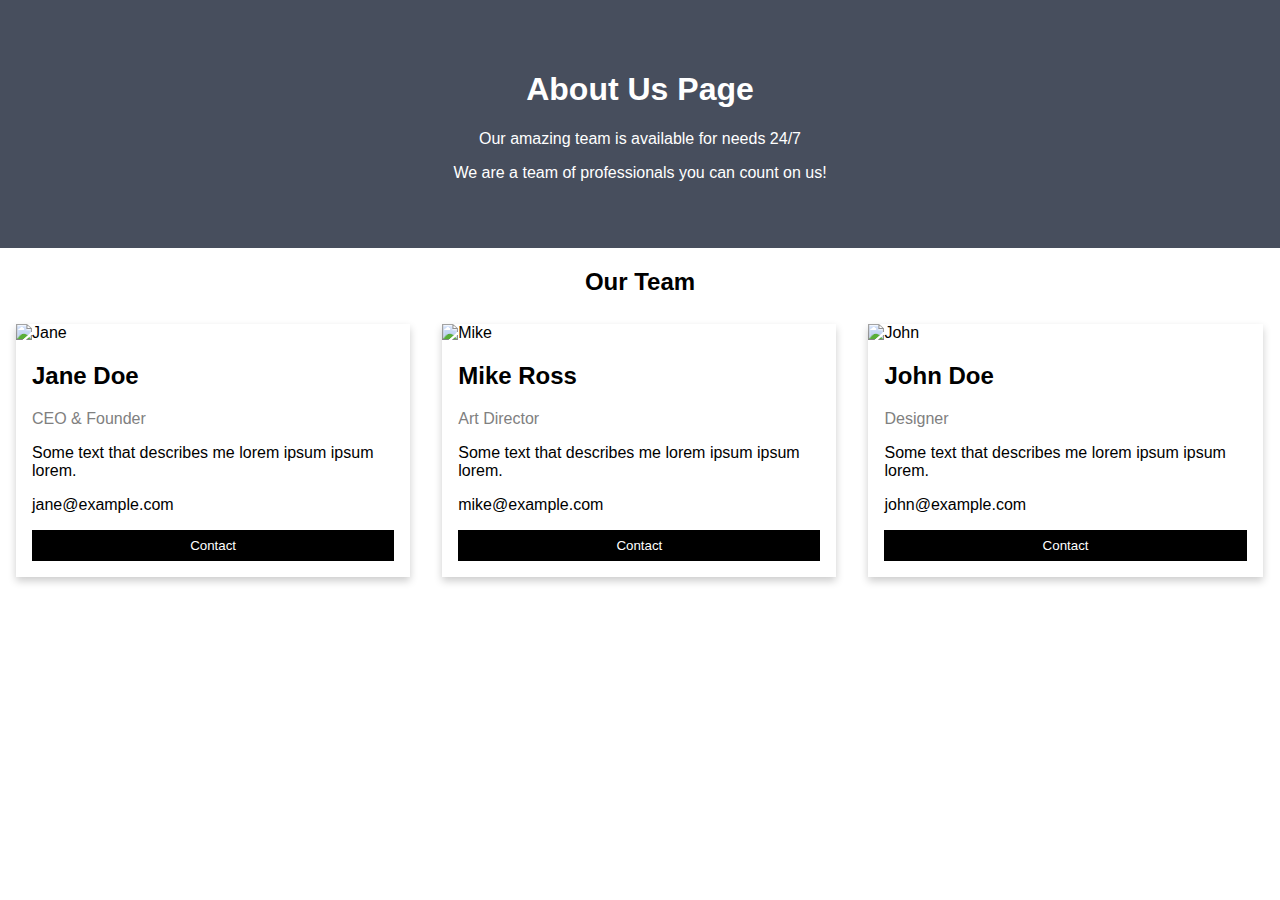
==== index.html @ 8634089f "About Page" ====
<!DOCTYPE html>
<html lang="en">
  <head>
    <meta charset="UTF-8" />
    <meta http-equiv="X-UA-Compatible" content="IE=edge" />
    <meta name="viewport" content="width=device-width, initial-scale=1.0" />
    <link rel="stylesheet" href="style.css" />
    <title>Document</title>
  </head>
  <body>
    <div class="about-section">
      <h1>About Us Page</h1>
      <p>Our amazing team is available for needs 24/7</p>
      <p>We are a team of professionals you can count on us!</p>
    </div>

    <h2 style="text-align: center">Our Team</h2>
    <div class="row">
      <div class="column">
        <div class="card">
          <img
            title="our-ceo"
            src="/w3images/team1.jpg"
            alt="Jane"
            style="width: 100%"
          />
          <div class="container">
            <h2>Jane Doe</h2>
            <p class="title">CEO & Founder</p>
            <p>Some text that describes me lorem ipsum ipsum lorem.</p>
            <p>jane@example.com</p>
            <p><button class="button">Contact</button></p>
          </div>
        </div>
      </div>

      <div class="column">
        <div class="card">
          <img src="/w3images/team2.jpg" alt="Mike" style="width: 100%" />
          <div class="container">
            <h2>Mike Ross</h2>
            <p class="title">Art Director</p>
            <p>Some text that describes me lorem ipsum ipsum lorem.</p>
            <p>mike@example.com</p>
            <p><button class="button">Contact</button></p>
          </div>
        </div>
      </div>

      <div class="column">
        <div class="card">
          <img src="/w3images/team3.jpg" alt="John" style="width: 100%" />
          <div class="container">
            <h2>John Doe</h2>
            <p class="title">Designer</p>
            <p>Some text that describes me lorem ipsum ipsum lorem.</p>
            <p>john@example.com</p>
            <p><button class="button">Contact</button></p>
          </div>
        </div>
      </div>
    </div>
  </body>
</html>
---- style.css ----
body {
  font-family: Arial, Helvetica, sans-serif;
  margin: 0;
}

html {
  box-sizing: border-box;
}

*,
*:before,
*:after {
  box-sizing: inherit;
}

.column {
  float: left;
  width: 33.3%;
  margin-bottom: 16px;
  padding: 0 8px;
}

.card {
  box-shadow: 0 4px 8px 0 rgba(0, 0, 0, 0.2);
  margin: 8px;
}

.about-section {
  padding: 50px;
  text-align: center;
  background-color: #474e5d;
  color: white;
}

.container {
  padding: 0 16px;
}

.container::after,
.row::after {
  content: "";
  clear: both;
  display: table;
}

.title {
  color: grey;
}

.button {
  border: none;
  outline: 0;
  display: inline-block;
  padding: 8px;
  color: white;
  background-color: #000;
  text-align: center;
  cursor: pointer;
  width: 100%;
}

.button:hover {
  background-color: #555;
}

@media screen and (max-width: 650px) {
  .column {
    width: 100%;
    display: block;
  }
}
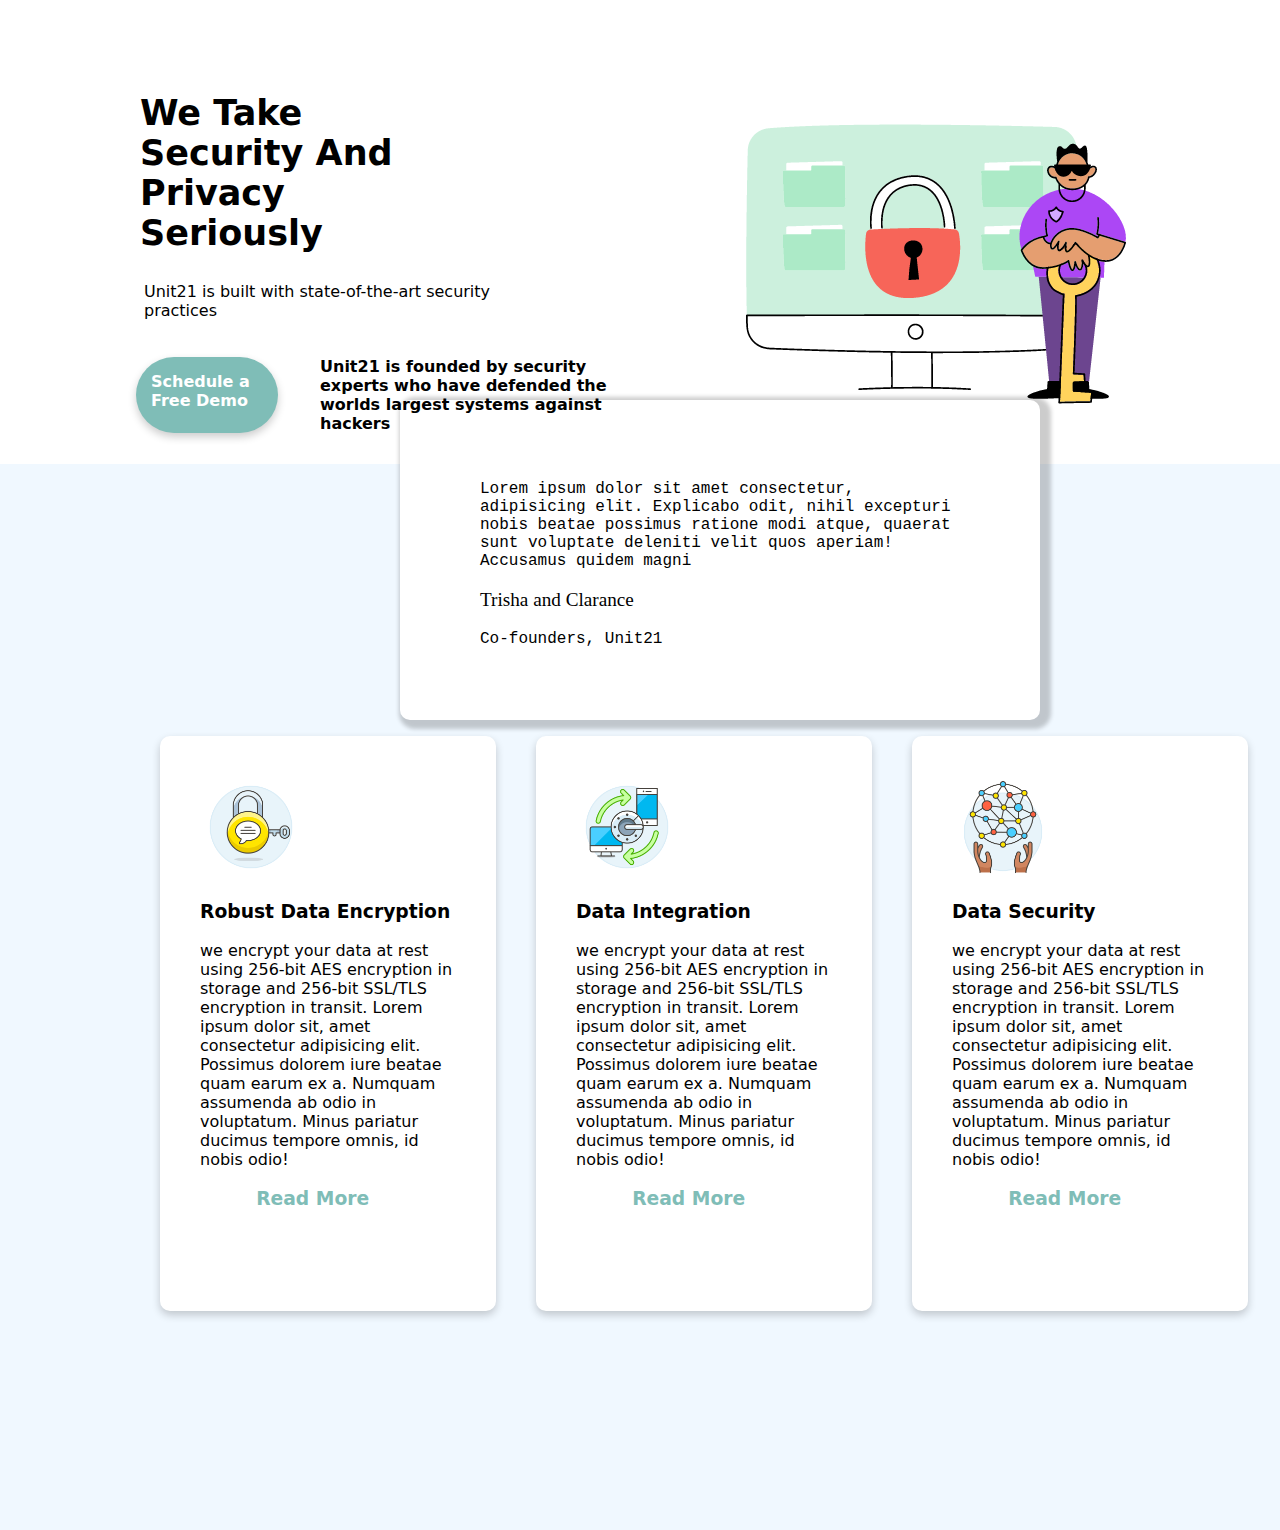
==== commit 05b701f9: "Initial commit" ====
--- a/index.html
+++ b/index.html
@@ -1,64 +1,101 @@
 <!DOCTYPE html>
 <html lang="en">
-  <head>
-    <meta charset="UTF-8" />
-    <meta http-equiv="X-UA-Compatible" content="IE=edge" />
-    <meta name="viewport" content="width=device-width, initial-scale=1.0" />
-    <link rel="stylesheet" href="style.css" />
-    <title>Document</title>
-  </head>
-  <body>
-    <div class="about-section">
-      <h1>About Us Page</h1>
-      <p>Our amazing team is available for needs 24/7</p>
-      <p>We are a team of professionals you can count on us!</p>
+<head>
+    <meta charset="UTF-8">
+    <meta http-equiv="X-UA-Compatible" content="IE=edge">
+    <meta name="viewport" content="width=device-width, initial-scale=1.0">
+    <link rel="stylesheet" href="style.css">
+    <title>Service</title>
+</head>
+<body>
+    <div class="upper-section">
+        <div class="upperHome">
+            <div class="up">
+              <h2>We Take Security And Privacy Seriously</h2>
+              <p>Unit21 is built with state-of-the-art security practices</p>
+            </div>
+            <div class="banner">
+              <h4 class="schedule">Schedule a Free Demo</h4>
+              <h4>
+                Unit21<span>
+                  is founded by security experts who have defended the worlds
+                  largest systems against hackers</span
+                >
+              </h4>
+            </div>
+          </div>
+          <img
+            src="./asset/streamlinehq-protect-privacy-2-user-people-400.PNG"
+            alt="img"
+          />
+        </div>
+        <div class="card-1">
+            <div class="container-1">
+              <div class="lorem">
+                Lorem ipsum dolor sit amet consectetur, adipisicing elit. Explicabo
+                odit, nihil excepturi nobis beatae possimus ratione modi atque,
+                quaerat sunt voluptate deleniti velit quos aperiam! Accusamus quidem
+                magni
+                <p class="trisha">Trisha and Clarance</p>
+                <p class="unit">Co-founders, Unit21</p>
+              </div>
+            </div>
+          </div>
+          <div class="lower-home">
+            <div class="card-2">
+              <div class="art">
+                <article>
+                  <img
+                    src="./asset/streamlinehq-padlock-bubble-free-sample-400.PNG"
+                    alt="robust image"
+                  />
+                  <h3>Robust Data Encryption</h3>
+                  <p>
+                    we encrypt your data at rest using 256-bit AES encryption in
+                    storage and 256-bit SSL/TLS encryption in transit.
+                    Lorem ipsum dolor sit, amet consectetur adipisicing elit. 
+                    Possimus dolorem iure beatae quam earum ex a. Numquam assumenda ab odio in voluptatum.
+                     Minus pariatur ducimus tempore omnis, id nobis odio!
+                  </p>
+                  <h3 class="read">Read More</h3>
+                </article>
+              </div>
+              <div class="art-1">
+                <article>
+                  <img
+                    src="./asset/streamlinehq-vault-syncing-coding-400.PNG"
+                    alt="robust image"
+                  />
+                  <h3>Data Integration</h3>
+                  <p>
+                    we encrypt your data at rest using 256-bit AES encryption in
+                    storage and 256-bit SSL/TLS encryption in transit.
+                    Lorem ipsum dolor sit, amet consectetur adipisicing elit. 
+                    Possimus dolorem iure beatae quam earum ex a. Numquam assumenda ab odio in voluptatum.
+                     Minus pariatur ducimus tempore omnis, id nobis odio!
+                  </p>
+                  <h3 class="read">Read More</h3>
+                </article>
+              </div>
+              <div class="art-2">
+                <article>
+                  <img
+                    src="./asset/streamlinehq-network-connection-1-3-cloud-network-400.PNG"
+                    alt="robust image"
+                  />
+                  <h3>Data Security</h3>
+                  <p>
+                    we encrypt your data at rest using 256-bit AES encryption in
+                    storage and 256-bit SSL/TLS encryption in transit.
+                    Lorem ipsum dolor sit, amet consectetur adipisicing elit. 
+                    Possimus dolorem iure beatae quam earum ex a. Numquam assumenda ab odio in voluptatum.
+                     Minus pariatur ducimus tempore omnis, id nobis odio!
+                  </p>
+                  <h3 class="read">Read More</h3>
+                </article>
+              </div>
+
     </div>
-
-    <h2 style="text-align: center">Our Team</h2>
-    <div class="row">
-      <div class="column">
-        <div class="card">
-          <img
-            title="our-ceo"
-            src="/w3images/team1.jpg"
-            alt="Jane"
-            style="width: 100%"
-          />
-          <div class="container">
-            <h2>Jane Doe</h2>
-            <p class="title">CEO & Founder</p>
-            <p>Some text that describes me lorem ipsum ipsum lorem.</p>
-            <p>jane@example.com</p>
-            <p><button class="button">Contact</button></p>
-          </div>
-        </div>
-      </div>
-
-      <div class="column">
-        <div class="card">
-          <img src="/w3images/team2.jpg" alt="Mike" style="width: 100%" />
-          <div class="container">
-            <h2>Mike Ross</h2>
-            <p class="title">Art Director</p>
-            <p>Some text that describes me lorem ipsum ipsum lorem.</p>
-            <p>mike@example.com</p>
-            <p><button class="button">Contact</button></p>
-          </div>
-        </div>
-      </div>
-
-      <div class="column">
-        <div class="card">
-          <img src="/w3images/team3.jpg" alt="John" style="width: 100%" />
-          <div class="container">
-            <h2>John Doe</h2>
-            <p class="title">Designer</p>
-            <p>Some text that describes me lorem ipsum ipsum lorem.</p>
-            <p>john@example.com</p>
-            <p><button class="button">Contact</button></p>
-          </div>
-        </div>
-      </div>
-    </div>
-  </body>
-</html>
+    
+</body>
+</html>--- a/style.css
+++ b/style.css
@@ -1,71 +1,127 @@
 body {
-  font-family: Arial, Helvetica, sans-serif;
-  margin: 0;
-}
+    margin: 0;
+    background-color: aliceblue;
+    font-family: system-ui, -apple-system, BlinkMacSystemFont, "Segoe UI", Roboto,
+      Oxygen, Ubuntu, Cantarell, "Open Sans", "Helvetica Neue", sans-serif;
+  }
 
-html {
-  box-sizing: border-box;
-}
 
-*,
-*:before,
-*:after {
-  box-sizing: inherit;
-}
+.upper-section {
+    padding-top: 4em;
+    background-color: #fff;
+    display: grid;
+    grid-template-columns: 50% 0% 0% 0%;
+  }
+  .upper-section img{
+    margin-left: 6em;
+  }
+  
+  .upperHome h2 {
+    font-size: 35px;
+    padding-left: 4em;
+    padding-right: 7em;
+  }
+  .upperHome p {
+    padding-left: 9em;
+    padding-right: 7em;
+  }
+  .upperHome .schedule {
+    margin-left: 8.5em;
+    color: white;
+    background-color: rgb(127, 189, 183);
+    box-shadow: 0 4px 8px 0 rgba(0, 0, 0, 0.2);
+    transition: 0.3s;
+    width: 35%;
+    border-radius: 40px;
+    padding: 15px 15px;
+  }
+  .banner {
+    display: grid;
+    grid-template-columns: 50% 50%;
+  }
+  .lower-home{
+    height: 90vh;
+  }
+  .lower-home img {
+    width: 40%;
+  }
+  
+.card-1 {
+    background-color:#fff;
+    box-shadow: 5px 3px 4px 6px rgba(0, 0, 0, 0.2);
+    transition: 0.3s;
+    width: 50%;
+    height: 20em;
+    border-radius: 10px;
+    margin-left: 25em;
+    margin-top: -4rem;
+  }
+  
+  .lorem {
+    color: black;
+    padding: 5em 5em 5em 5em;
+    font-family: "Courier New", Courier, monospace;
+  }
+  .trisha {
+    font-size: 1.2em;
+    font-family: Georgia, "Times New Roman", Times, serif;
+  }
+  .unit {
+    font-family: "Courier New", Courier, monospace;
+  }
+  .lower-home .card-2 {
+    display: grid;
+    grid-template-columns: 20% 20%  20%;
+  }
 
-.column {
-  float: left;
-  width: 33.3%;
-  margin-bottom: 16px;
-  padding: 0 8px;
-}
+  .read {
+    color: rgb(127, 189, 183);
+    padding-left: 3em;
+  }
+  .lower-home .art {
+    padding: 40px 40px;
+    margin-left: 10em;
+    margin-top: 1rem;
+    color: black;
+    background-color: white;
+    box-shadow: 0 4px 8px 0 rgba(0, 0, 0, 0.2);
+    transition: 0.3s;
+    width: 100%;
+    height: 55vh;
+    border-radius: 10px;
+  }
+  .art:hover {
+    box-shadow: 0 15px 20em 0 rgba(9, 180, 248, 0.2);
+  }
+  .lower-home .art-1 {
+    padding: 40px 40px;
+    margin-left: 17.5em;
+    margin-top: 1rem;
+    color: black;
+    background-color: white;
+    box-shadow: 0 4px 8px 0 rgba(0, 0, 0, 0.2);
+    transition: 0.3s;
+    width: 100%;
+    height: 55vh;
+    border-radius: 10px;
+  }
+  .art-1:hover {
+    box-shadow: 0 15px 20em 0 rgba(9, 180, 248, 0.2);
+  }
 
-.card {
-  box-shadow: 0 4px 8px 0 rgba(0, 0, 0, 0.2);
-  margin: 8px;
-}
-
-.about-section {
-  padding: 50px;
-  text-align: center;
-  background-color: #474e5d;
-  color: white;
-}
-
-.container {
-  padding: 0 16px;
-}
-
-.container::after,
-.row::after {
-  content: "";
-  clear: both;
-  display: table;
-}
-
-.title {
-  color: grey;
-}
-
-.button {
-  border: none;
-  outline: 0;
-  display: inline-block;
-  padding: 8px;
-  color: white;
-  background-color: #000;
-  text-align: center;
-  cursor: pointer;
-  width: 100%;
-}
-
-.button:hover {
-  background-color: #555;
-}
-
-@media screen and (max-width: 650px) {
-  .column {
+  .lower-home .art-2 {
+    padding: 40px 40px;
+    margin-left: 25em;
+    margin-top: 1rem;
+    color: black;
+    background-color: white;
+    box-shadow: 0 4px 8px 0 rgba(0, 0, 0, 0.2);
+    transition: 0.3s;
     width: 100%;
-    display: block;
+    height: 55vh;
+    border-radius: 10px;
   }
-}
+  .art-2:hover {
+    box-shadow: 0 15px 20em 0 rgba(9, 180, 248, 0.2);
+  }
+  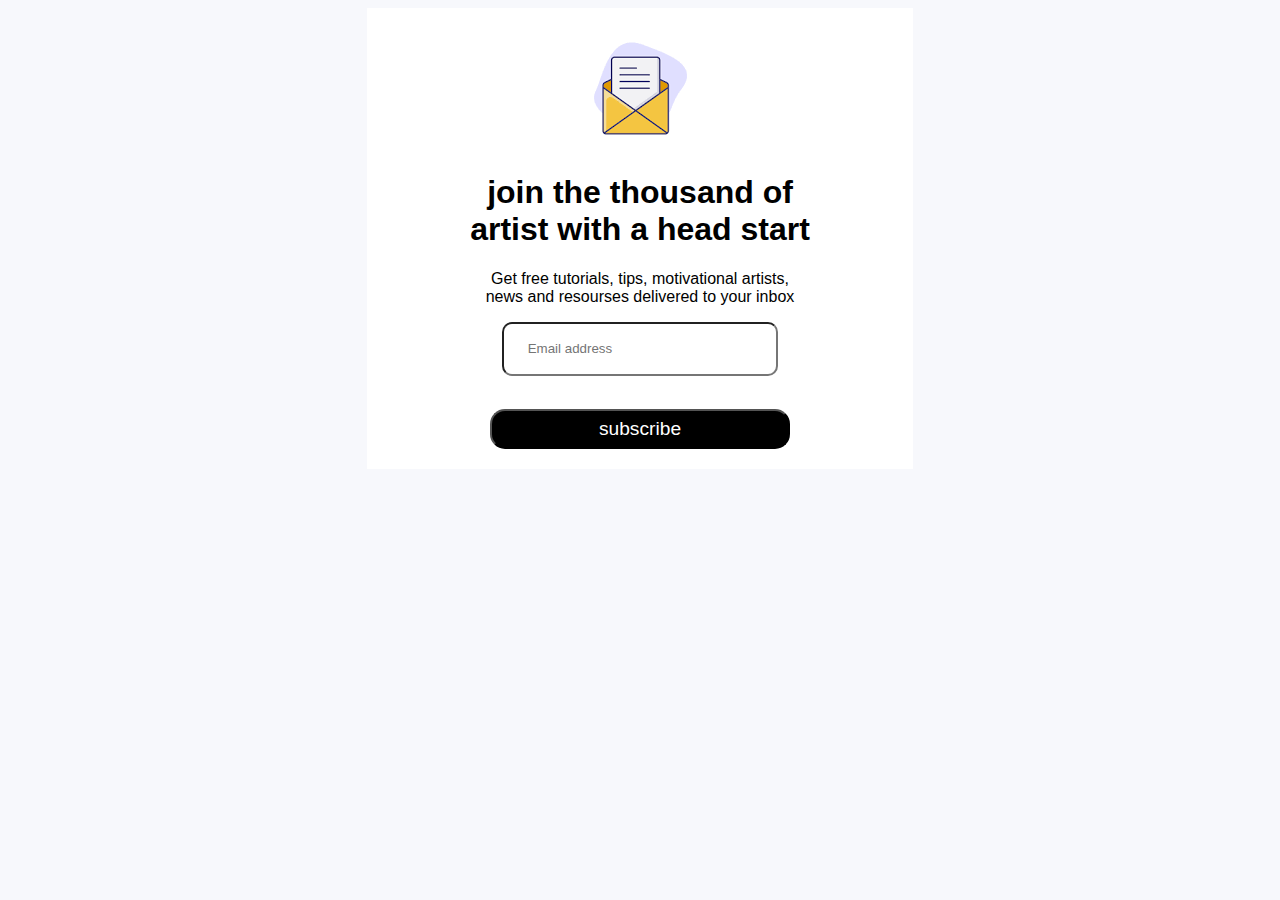
==== commit 26a6182a: "created home landing page" ====
--- a/index.html
+++ b/index.html
@@ -1,101 +1,61 @@
 <!DOCTYPE html>
 <html lang="en">
 <head>
-    <meta charset="UTF-8">
-    <meta http-equiv="X-UA-Compatible" content="IE=edge">
-    <meta name="viewport" content="width=device-width, initial-scale=1.0">
-    <link rel="stylesheet" href="style.css">
-    <title>Service</title>
+    
+    <title>Document</title>
+
+    <style>
+
+        body{
+            background-color: #f7f8fc;
+            font-family: 'Lucida Sans', 'Lucida Sans Regular', 'Lucida Grande', 'Lucida Sans Unicode', Geneva, Verdana, sans-serif;
+        }
+        .form-container{
+            width: 40%;
+            margin:0 auto;
+            background-color: #fff;
+            text-align: center;
+            padding: 20px;
+
+        }
+        input{
+            height: 48px;
+            width: 250px;
+
+            background-color: #fff;
+            border-radius: 10px;
+            margin-bottom: 15px;
+            padding-left: 20px;
+
+
+        }
+        button{
+            font-size: 1.2rem;
+            color:white;
+            height: 40px;
+            width: 300px;
+            background-color: black;
+            border-radius: 15px;
+            ;
+
+        }
+    </style>
 </head>
 <body>
-    <div class="upper-section">
-        <div class="upperHome">
-            <div class="up">
-              <h2>We Take Security And Privacy Seriously</h2>
-              <p>Unit21 is built with state-of-the-art security practices</p>
-            </div>
-            <div class="banner">
-              <h4 class="schedule">Schedule a Free Demo</h4>
-              <h4>
-                Unit21<span>
-                  is founded by security experts who have defended the worlds
-                  largest systems against hackers</span
-                >
-              </h4>
-            </div>
-          </div>
-          <img
-            src="./asset/streamlinehq-protect-privacy-2-user-people-400.PNG"
-            alt="img"
-          />
-        </div>
-        <div class="card-1">
-            <div class="container-1">
-              <div class="lorem">
-                Lorem ipsum dolor sit amet consectetur, adipisicing elit. Explicabo
-                odit, nihil excepturi nobis beatae possimus ratione modi atque,
-                quaerat sunt voluptate deleniti velit quos aperiam! Accusamus quidem
-                magni
-                <p class="trisha">Trisha and Clarance</p>
-                <p class="unit">Co-founders, Unit21</p>
-              </div>
-            </div>
-          </div>
-          <div class="lower-home">
-            <div class="card-2">
-              <div class="art">
-                <article>
-                  <img
-                    src="./asset/streamlinehq-padlock-bubble-free-sample-400.PNG"
-                    alt="robust image"
-                  />
-                  <h3>Robust Data Encryption</h3>
-                  <p>
-                    we encrypt your data at rest using 256-bit AES encryption in
-                    storage and 256-bit SSL/TLS encryption in transit.
-                    Lorem ipsum dolor sit, amet consectetur adipisicing elit. 
-                    Possimus dolorem iure beatae quam earum ex a. Numquam assumenda ab odio in voluptatum.
-                     Minus pariatur ducimus tempore omnis, id nobis odio!
-                  </p>
-                  <h3 class="read">Read More</h3>
-                </article>
-              </div>
-              <div class="art-1">
-                <article>
-                  <img
-                    src="./asset/streamlinehq-vault-syncing-coding-400.PNG"
-                    alt="robust image"
-                  />
-                  <h3>Data Integration</h3>
-                  <p>
-                    we encrypt your data at rest using 256-bit AES encryption in
-                    storage and 256-bit SSL/TLS encryption in transit.
-                    Lorem ipsum dolor sit, amet consectetur adipisicing elit. 
-                    Possimus dolorem iure beatae quam earum ex a. Numquam assumenda ab odio in voluptatum.
-                     Minus pariatur ducimus tempore omnis, id nobis odio!
-                  </p>
-                  <h3 class="read">Read More</h3>
-                </article>
-              </div>
-              <div class="art-2">
-                <article>
-                  <img
-                    src="./asset/streamlinehq-network-connection-1-3-cloud-network-400.PNG"
-                    alt="robust image"
-                  />
-                  <h3>Data Security</h3>
-                  <p>
-                    we encrypt your data at rest using 256-bit AES encryption in
-                    storage and 256-bit SSL/TLS encryption in transit.
-                    Lorem ipsum dolor sit, amet consectetur adipisicing elit. 
-                    Possimus dolorem iure beatae quam earum ex a. Numquam assumenda ab odio in voluptatum.
-                     Minus pariatur ducimus tempore omnis, id nobis odio!
-                  </p>
-                  <h3 class="read">Read More</h3>
-                </article>
-              </div>
+    
+    <div class=" form-container">
+        <img src="inbox.png">
+        <h1>join the thousand of <br>
+            artist with a head start</h1>
+        <p>Get free tutorials, tips, motivational artists,<br> news and resourses delivered to your inbox</p>
 
+        <form>
+            <input type="text" placeholder=" Email address"><br><br>
+
+            <button>subscribe</button>
+        </form>
     </div>
+    
     
 </body>
 </html>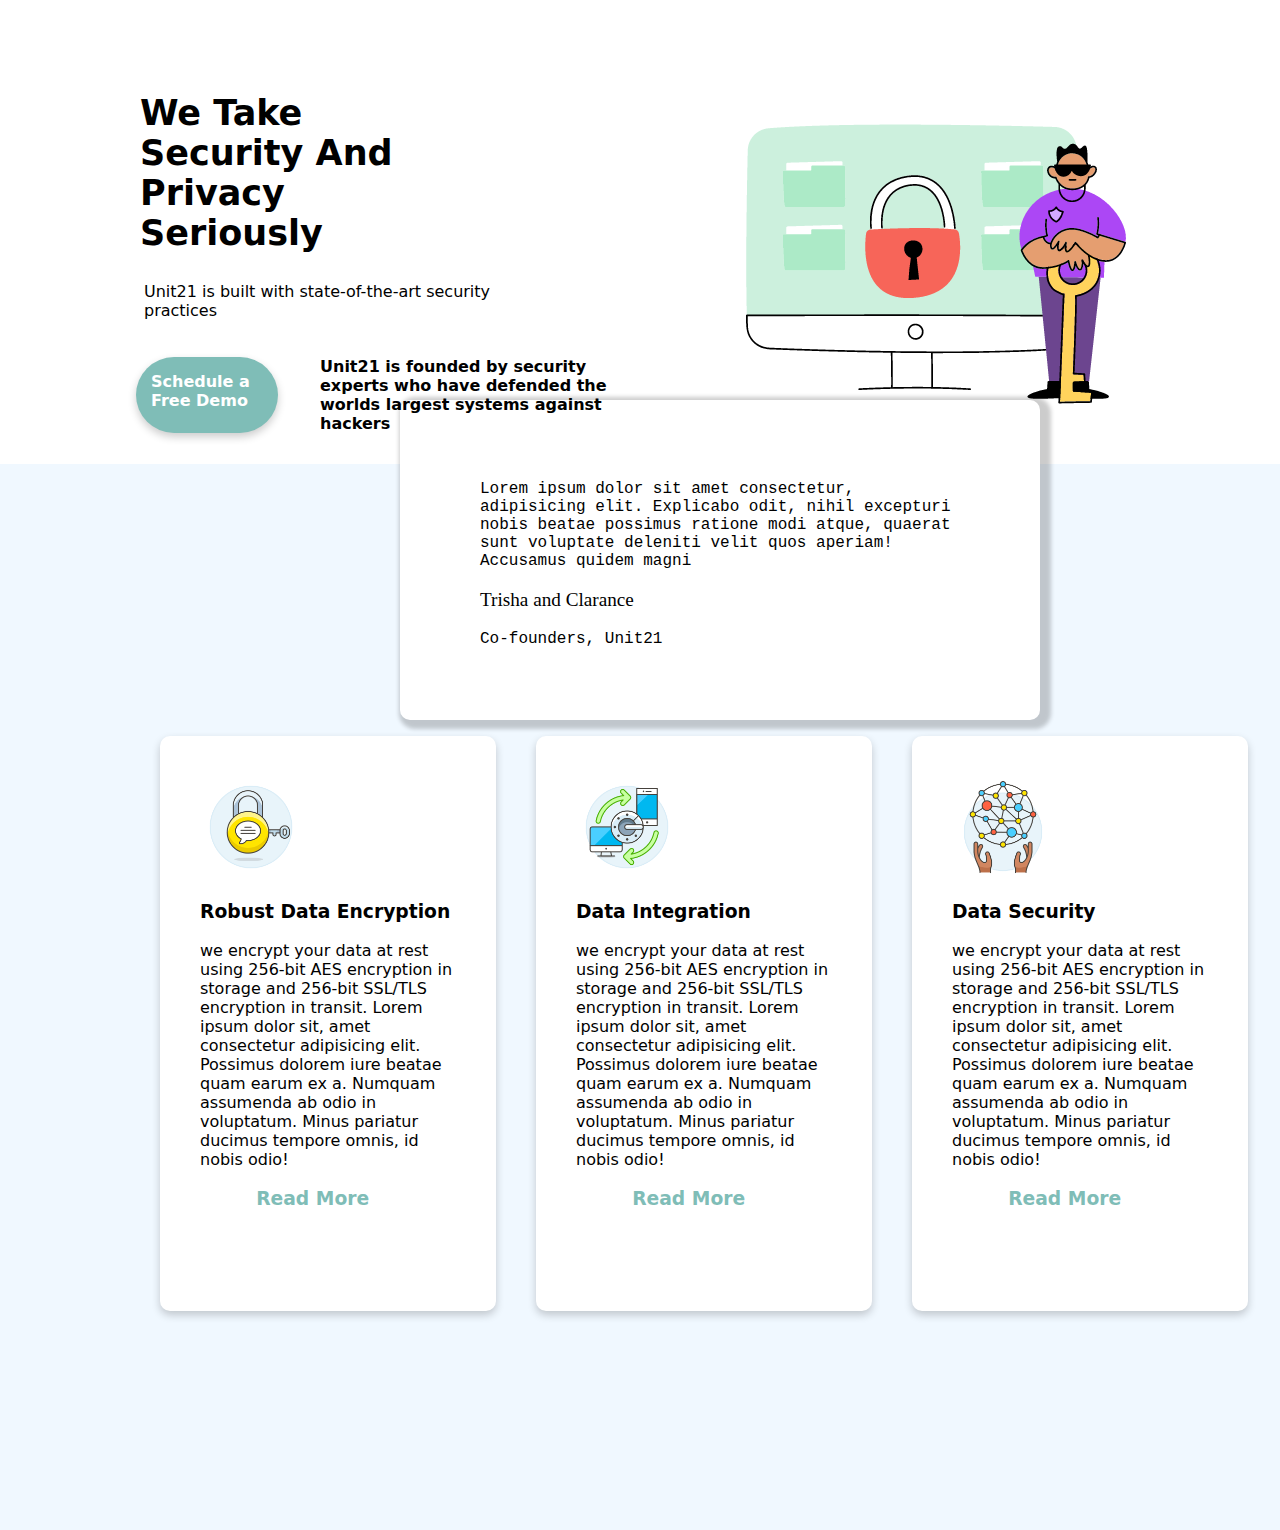
==== commit fdf18ed0: "Merge 05b701f96d3fc273880b0a19b40691296127b3b5 into eeaed218e802d4e9013deccc76e9109bb634ea11" ====
--- a/index.html
+++ b/index.html
@@ -1,61 +1,101 @@
 <!DOCTYPE html>
 <html lang="en">
 <head>
-    
-    <title>Document</title>
-
-    <style>
-
-        body{
-            background-color: #f7f8fc;
-            font-family: 'Lucida Sans', 'Lucida Sans Regular', 'Lucida Grande', 'Lucida Sans Unicode', Geneva, Verdana, sans-serif;
-        }
-        .form-container{
-            width: 40%;
-            margin:0 auto;
-            background-color: #fff;
-            text-align: center;
-            padding: 20px;
-
-        }
-        input{
-            height: 48px;
-            width: 250px;
-
-            background-color: #fff;
-            border-radius: 10px;
-            margin-bottom: 15px;
-            padding-left: 20px;
-
-
-        }
-        button{
-            font-size: 1.2rem;
-            color:white;
-            height: 40px;
-            width: 300px;
-            background-color: black;
-            border-radius: 15px;
-            ;
-
-        }
-    </style>
+    <meta charset="UTF-8">
+    <meta http-equiv="X-UA-Compatible" content="IE=edge">
+    <meta name="viewport" content="width=device-width, initial-scale=1.0">
+    <link rel="stylesheet" href="style.css">
+    <title>Service</title>
 </head>
 <body>
-    
-    <div class=" form-container">
-        <img src="inbox.png">
-        <h1>join the thousand of <br>
-            artist with a head start</h1>
-        <p>Get free tutorials, tips, motivational artists,<br> news and resourses delivered to your inbox</p>
+    <div class="upper-section">
+        <div class="upperHome">
+            <div class="up">
+              <h2>We Take Security And Privacy Seriously</h2>
+              <p>Unit21 is built with state-of-the-art security practices</p>
+            </div>
+            <div class="banner">
+              <h4 class="schedule">Schedule a Free Demo</h4>
+              <h4>
+                Unit21<span>
+                  is founded by security experts who have defended the worlds
+                  largest systems against hackers</span
+                >
+              </h4>
+            </div>
+          </div>
+          <img
+            src="./asset/streamlinehq-protect-privacy-2-user-people-400.PNG"
+            alt="img"
+          />
+        </div>
+        <div class="card-1">
+            <div class="container-1">
+              <div class="lorem">
+                Lorem ipsum dolor sit amet consectetur, adipisicing elit. Explicabo
+                odit, nihil excepturi nobis beatae possimus ratione modi atque,
+                quaerat sunt voluptate deleniti velit quos aperiam! Accusamus quidem
+                magni
+                <p class="trisha">Trisha and Clarance</p>
+                <p class="unit">Co-founders, Unit21</p>
+              </div>
+            </div>
+          </div>
+          <div class="lower-home">
+            <div class="card-2">
+              <div class="art">
+                <article>
+                  <img
+                    src="./asset/streamlinehq-padlock-bubble-free-sample-400.PNG"
+                    alt="robust image"
+                  />
+                  <h3>Robust Data Encryption</h3>
+                  <p>
+                    we encrypt your data at rest using 256-bit AES encryption in
+                    storage and 256-bit SSL/TLS encryption in transit.
+                    Lorem ipsum dolor sit, amet consectetur adipisicing elit. 
+                    Possimus dolorem iure beatae quam earum ex a. Numquam assumenda ab odio in voluptatum.
+                     Minus pariatur ducimus tempore omnis, id nobis odio!
+                  </p>
+                  <h3 class="read">Read More</h3>
+                </article>
+              </div>
+              <div class="art-1">
+                <article>
+                  <img
+                    src="./asset/streamlinehq-vault-syncing-coding-400.PNG"
+                    alt="robust image"
+                  />
+                  <h3>Data Integration</h3>
+                  <p>
+                    we encrypt your data at rest using 256-bit AES encryption in
+                    storage and 256-bit SSL/TLS encryption in transit.
+                    Lorem ipsum dolor sit, amet consectetur adipisicing elit. 
+                    Possimus dolorem iure beatae quam earum ex a. Numquam assumenda ab odio in voluptatum.
+                     Minus pariatur ducimus tempore omnis, id nobis odio!
+                  </p>
+                  <h3 class="read">Read More</h3>
+                </article>
+              </div>
+              <div class="art-2">
+                <article>
+                  <img
+                    src="./asset/streamlinehq-network-connection-1-3-cloud-network-400.PNG"
+                    alt="robust image"
+                  />
+                  <h3>Data Security</h3>
+                  <p>
+                    we encrypt your data at rest using 256-bit AES encryption in
+                    storage and 256-bit SSL/TLS encryption in transit.
+                    Lorem ipsum dolor sit, amet consectetur adipisicing elit. 
+                    Possimus dolorem iure beatae quam earum ex a. Numquam assumenda ab odio in voluptatum.
+                     Minus pariatur ducimus tempore omnis, id nobis odio!
+                  </p>
+                  <h3 class="read">Read More</h3>
+                </article>
+              </div>
 
-        <form>
-            <input type="text" placeholder=" Email address"><br><br>
-
-            <button>subscribe</button>
-        </form>
     </div>
-    
     
 </body>
 </html>--- a/style.css
+++ b/style.css
@@ -0,0 +1,127 @@
+body {
+    margin: 0;
+    background-color: aliceblue;
+    font-family: system-ui, -apple-system, BlinkMacSystemFont, "Segoe UI", Roboto,
+      Oxygen, Ubuntu, Cantarell, "Open Sans", "Helvetica Neue", sans-serif;
+  }
+
+
+.upper-section {
+    padding-top: 4em;
+    background-color: #fff;
+    display: grid;
+    grid-template-columns: 50% 0% 0% 0%;
+  }
+  .upper-section img{
+    margin-left: 6em;
+  }
+  
+  .upperHome h2 {
+    font-size: 35px;
+    padding-left: 4em;
+    padding-right: 7em;
+  }
+  .upperHome p {
+    padding-left: 9em;
+    padding-right: 7em;
+  }
+  .upperHome .schedule {
+    margin-left: 8.5em;
+    color: white;
+    background-color: rgb(127, 189, 183);
+    box-shadow: 0 4px 8px 0 rgba(0, 0, 0, 0.2);
+    transition: 0.3s;
+    width: 35%;
+    border-radius: 40px;
+    padding: 15px 15px;
+  }
+  .banner {
+    display: grid;
+    grid-template-columns: 50% 50%;
+  }
+  .lower-home{
+    height: 90vh;
+  }
+  .lower-home img {
+    width: 40%;
+  }
+  
+.card-1 {
+    background-color:#fff;
+    box-shadow: 5px 3px 4px 6px rgba(0, 0, 0, 0.2);
+    transition: 0.3s;
+    width: 50%;
+    height: 20em;
+    border-radius: 10px;
+    margin-left: 25em;
+    margin-top: -4rem;
+  }
+  
+  .lorem {
+    color: black;
+    padding: 5em 5em 5em 5em;
+    font-family: "Courier New", Courier, monospace;
+  }
+  .trisha {
+    font-size: 1.2em;
+    font-family: Georgia, "Times New Roman", Times, serif;
+  }
+  .unit {
+    font-family: "Courier New", Courier, monospace;
+  }
+  .lower-home .card-2 {
+    display: grid;
+    grid-template-columns: 20% 20%  20%;
+  }
+
+  .read {
+    color: rgb(127, 189, 183);
+    padding-left: 3em;
+  }
+  .lower-home .art {
+    padding: 40px 40px;
+    margin-left: 10em;
+    margin-top: 1rem;
+    color: black;
+    background-color: white;
+    box-shadow: 0 4px 8px 0 rgba(0, 0, 0, 0.2);
+    transition: 0.3s;
+    width: 100%;
+    height: 55vh;
+    border-radius: 10px;
+  }
+  .art:hover {
+    box-shadow: 0 15px 20em 0 rgba(9, 180, 248, 0.2);
+  }
+  .lower-home .art-1 {
+    padding: 40px 40px;
+    margin-left: 17.5em;
+    margin-top: 1rem;
+    color: black;
+    background-color: white;
+    box-shadow: 0 4px 8px 0 rgba(0, 0, 0, 0.2);
+    transition: 0.3s;
+    width: 100%;
+    height: 55vh;
+    border-radius: 10px;
+  }
+  .art-1:hover {
+    box-shadow: 0 15px 20em 0 rgba(9, 180, 248, 0.2);
+  }
+
+  .lower-home .art-2 {
+    padding: 40px 40px;
+    margin-left: 25em;
+    margin-top: 1rem;
+    color: black;
+    background-color: white;
+    box-shadow: 0 4px 8px 0 rgba(0, 0, 0, 0.2);
+    transition: 0.3s;
+    width: 100%;
+    height: 55vh;
+    border-radius: 10px;
+  }
+  .art-2:hover {
+    box-shadow: 0 15px 20em 0 rgba(9, 180, 248, 0.2);
+  }
+  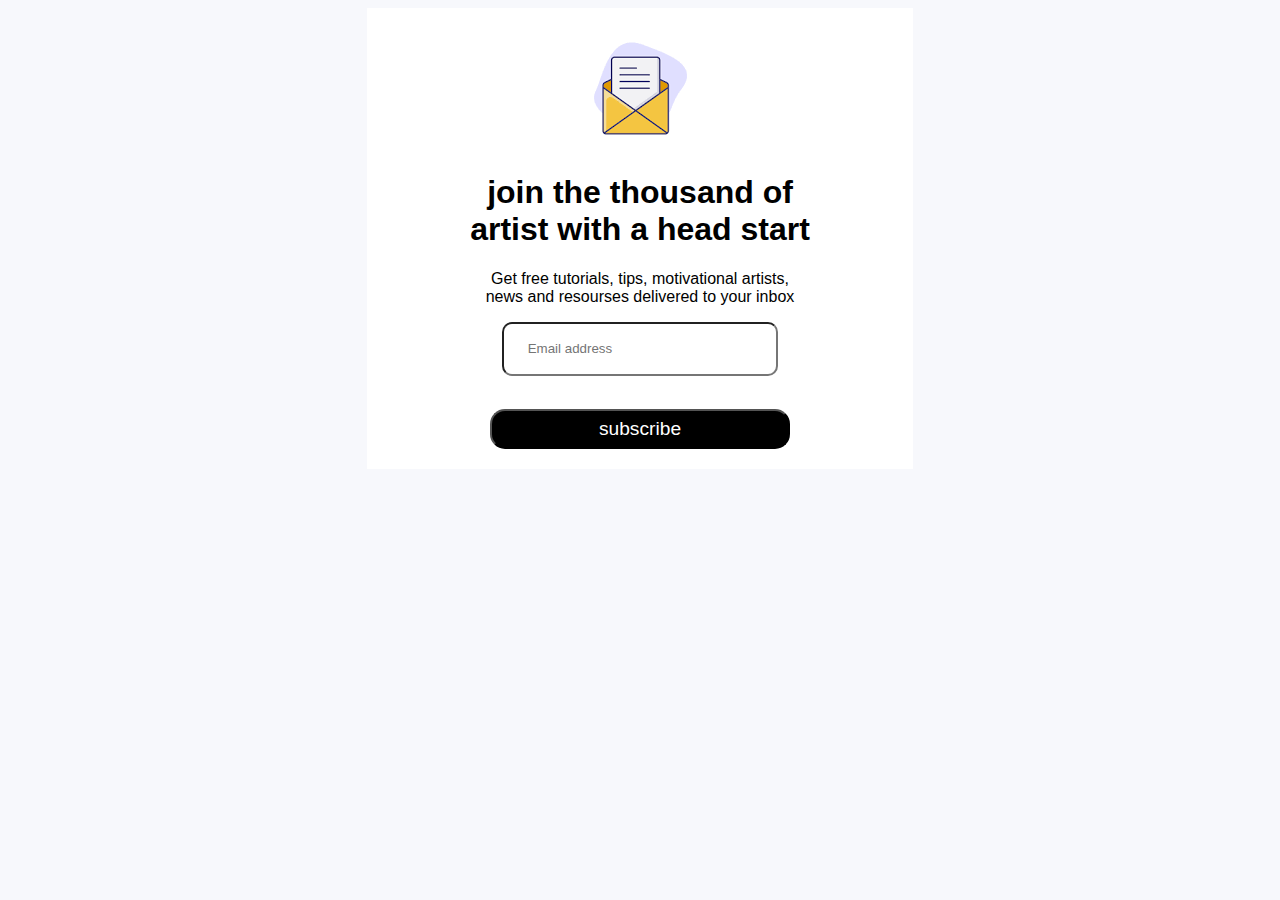
==== commit 11f1caef: "Merge 26a6182a3813b3ddf80c2fced31c35830d6875d3 into eeaed218e802d4e9013deccc76e9109bb634ea11" ====
--- a/index.html
+++ b/index.html
@@ -1,101 +1,61 @@
 <!DOCTYPE html>
 <html lang="en">
 <head>
-    <meta charset="UTF-8">
-    <meta http-equiv="X-UA-Compatible" content="IE=edge">
-    <meta name="viewport" content="width=device-width, initial-scale=1.0">
-    <link rel="stylesheet" href="style.css">
-    <title>Service</title>
+    
+    <title>Document</title>
+
+    <style>
+
+        body{
+            background-color: #f7f8fc;
+            font-family: 'Lucida Sans', 'Lucida Sans Regular', 'Lucida Grande', 'Lucida Sans Unicode', Geneva, Verdana, sans-serif;
+        }
+        .form-container{
+            width: 40%;
+            margin:0 auto;
+            background-color: #fff;
+            text-align: center;
+            padding: 20px;
+
+        }
+        input{
+            height: 48px;
+            width: 250px;
+
+            background-color: #fff;
+            border-radius: 10px;
+            margin-bottom: 15px;
+            padding-left: 20px;
+
+
+        }
+        button{
+            font-size: 1.2rem;
+            color:white;
+            height: 40px;
+            width: 300px;
+            background-color: black;
+            border-radius: 15px;
+            ;
+
+        }
+    </style>
 </head>
 <body>
-    <div class="upper-section">
-        <div class="upperHome">
-            <div class="up">
-              <h2>We Take Security And Privacy Seriously</h2>
-              <p>Unit21 is built with state-of-the-art security practices</p>
-            </div>
-            <div class="banner">
-              <h4 class="schedule">Schedule a Free Demo</h4>
-              <h4>
-                Unit21<span>
-                  is founded by security experts who have defended the worlds
-                  largest systems against hackers</span
-                >
-              </h4>
-            </div>
-          </div>
-          <img
-            src="./asset/streamlinehq-protect-privacy-2-user-people-400.PNG"
-            alt="img"
-          />
-        </div>
-        <div class="card-1">
-            <div class="container-1">
-              <div class="lorem">
-                Lorem ipsum dolor sit amet consectetur, adipisicing elit. Explicabo
-                odit, nihil excepturi nobis beatae possimus ratione modi atque,
-                quaerat sunt voluptate deleniti velit quos aperiam! Accusamus quidem
-                magni
-                <p class="trisha">Trisha and Clarance</p>
-                <p class="unit">Co-founders, Unit21</p>
-              </div>
-            </div>
-          </div>
-          <div class="lower-home">
-            <div class="card-2">
-              <div class="art">
-                <article>
-                  <img
-                    src="./asset/streamlinehq-padlock-bubble-free-sample-400.PNG"
-                    alt="robust image"
-                  />
-                  <h3>Robust Data Encryption</h3>
-                  <p>
-                    we encrypt your data at rest using 256-bit AES encryption in
-                    storage and 256-bit SSL/TLS encryption in transit.
-                    Lorem ipsum dolor sit, amet consectetur adipisicing elit. 
-                    Possimus dolorem iure beatae quam earum ex a. Numquam assumenda ab odio in voluptatum.
-                     Minus pariatur ducimus tempore omnis, id nobis odio!
-                  </p>
-                  <h3 class="read">Read More</h3>
-                </article>
-              </div>
-              <div class="art-1">
-                <article>
-                  <img
-                    src="./asset/streamlinehq-vault-syncing-coding-400.PNG"
-                    alt="robust image"
-                  />
-                  <h3>Data Integration</h3>
-                  <p>
-                    we encrypt your data at rest using 256-bit AES encryption in
-                    storage and 256-bit SSL/TLS encryption in transit.
-                    Lorem ipsum dolor sit, amet consectetur adipisicing elit. 
-                    Possimus dolorem iure beatae quam earum ex a. Numquam assumenda ab odio in voluptatum.
-                     Minus pariatur ducimus tempore omnis, id nobis odio!
-                  </p>
-                  <h3 class="read">Read More</h3>
-                </article>
-              </div>
-              <div class="art-2">
-                <article>
-                  <img
-                    src="./asset/streamlinehq-network-connection-1-3-cloud-network-400.PNG"
-                    alt="robust image"
-                  />
-                  <h3>Data Security</h3>
-                  <p>
-                    we encrypt your data at rest using 256-bit AES encryption in
-                    storage and 256-bit SSL/TLS encryption in transit.
-                    Lorem ipsum dolor sit, amet consectetur adipisicing elit. 
-                    Possimus dolorem iure beatae quam earum ex a. Numquam assumenda ab odio in voluptatum.
-                     Minus pariatur ducimus tempore omnis, id nobis odio!
-                  </p>
-                  <h3 class="read">Read More</h3>
-                </article>
-              </div>
+    
+    <div class=" form-container">
+        <img src="inbox.png">
+        <h1>join the thousand of <br>
+            artist with a head start</h1>
+        <p>Get free tutorials, tips, motivational artists,<br> news and resourses delivered to your inbox</p>
 
+        <form>
+            <input type="text" placeholder=" Email address"><br><br>
+
+            <button>subscribe</button>
+        </form>
     </div>
+    
     
 </body>
 </html>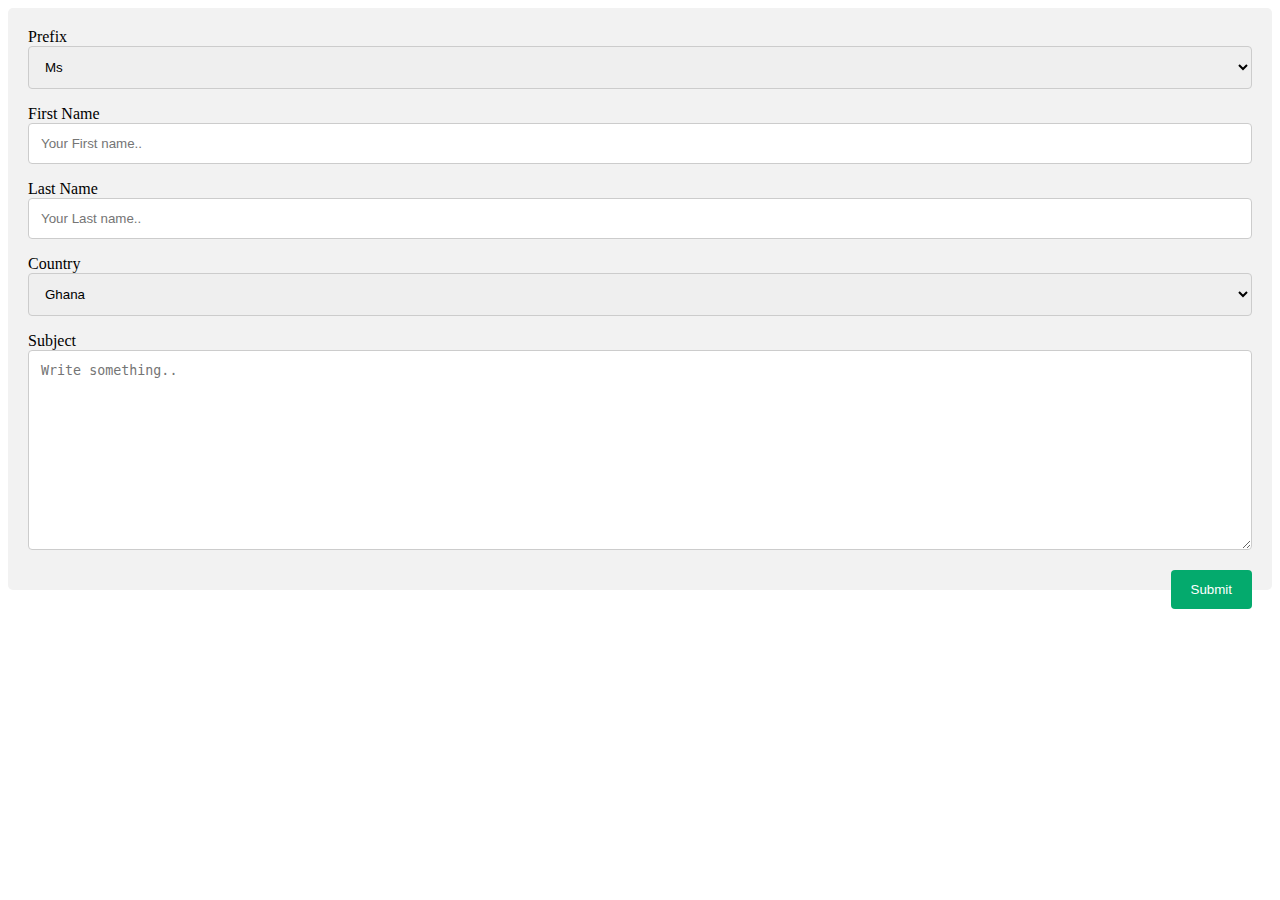
==== commit 7adbebdd: "Merge pull request #8 from tHEO2k17/contact_form" ====
--- a/index.html
+++ b/index.html
@@ -1,61 +1,95 @@
 <!DOCTYPE html>
 <html lang="en">
 <head>
-    
-    <title>Document</title>
+    <meta charset="UTF-8">
+    <meta http-equiv="X-UA-Compatible" content="IE=edge">
+    <meta name="viewport" content="width=device-width, initial-scale=1.0">
+    <title>Contact Form </title>
+
+    <form>
+    <div class="container">
+        <form action="action_page.php">
+            <label for="prefix">Prefix</label>
+            <select id="prefix" name="prefix">    
+                <option value="Ms">Ms</option>
+                <option value="Mrs">Mrs</option>
+                <option value="Miss">Miss</option>
+                <option value="Mr">Mr</option>
+
+
+
+            </select>
+
+      
+          <label for="fname">First Name</label>
+          <input type="text" id="fname" name="firstname" placeholder="Your First name..">
+      
+          <label for="lname">Last Name</label>
+          <input type="text" id="lname" name="lastname" placeholder="Your Last name..">
+
+          <label for="country">Country</label>
+          <select id="country" name="country">
+            <option value="Ghana">Ghana</option>
+            <option value="canada">Canada</option>
+            <option value="usa">USA</option>
+          </select>
+      
+          <label for="subject">Subject</label>
+          <textarea id="subject" name="subject" placeholder="Write something.." style="height:200px"></textarea>
+      
+          <input type="submit" value="Submit">
+
+      
+        </form>
+      </div>
 
     <style>
-
-        body{
-            background-color: #f7f8fc;
-            font-family: 'Lucida Sans', 'Lucida Sans Regular', 'Lucida Grande', 'Lucida Sans Unicode', Geneva, Verdana, sans-serif;
-        }
-        .form-container{
-            width: 40%;
-            margin:0 auto;
-            background-color: #fff;
-            text-align: center;
-            padding: 20px;
-
-        }
-        input{
-            height: 48px;
-            width: 250px;
-
-            background-color: #fff;
-            border-radius: 10px;
-            margin-bottom: 15px;
-            padding-left: 20px;
+input[type=text], select, textarea {
+  width: 100%; 
+  padding: 12px;  
+  border: 1px solid #ccc; 
+  border-radius: 4px; 
+  box-sizing: border-box; /
+  margin-top: 6px; 
+  margin-bottom: 16px; 
+  resize: vertical 
+}
 
 
-        }
-        button{
-            font-size: 1.2rem;
-            color:white;
-            height: 40px;
-            width: 300px;
-            background-color: black;
-            border-radius: 15px;
-            ;
+/*input[type=submit] {
+  background-color: #04AA6D;
+  color: white;
+  padding: 12px 20px;
+  border: none;
+  border-radius: 4px;
+  cursor: pointer;
+}
+*/
 
-        }
-    </style>
+input[type=submit] {
+  background-color: #04AA6D;
+  color: white;
+  padding: 12px 20px;
+  border: none;
+  border-radius: 4px;
+  cursor: pointer;
+  float: right;
+}
+
+input[type=submit]:hover {
+  background-color: #45a049;
+}
+
+.container {
+  border-radius: 5px;
+  background-color: #f2f2f2;
+  padding: 20px;
+}
+    </style>  
+
+
 </head>
 <body>
     
-    <div class=" form-container">
-        <img src="inbox.png">
-        <h1>join the thousand of <br>
-            artist with a head start</h1>
-        <p>Get free tutorials, tips, motivational artists,<br> news and resourses delivered to your inbox</p>
-
-        <form>
-            <input type="text" placeholder=" Email address"><br><br>
-
-            <button>subscribe</button>
-        </form>
-    </div>
-    
-    
 </body>
 </html>